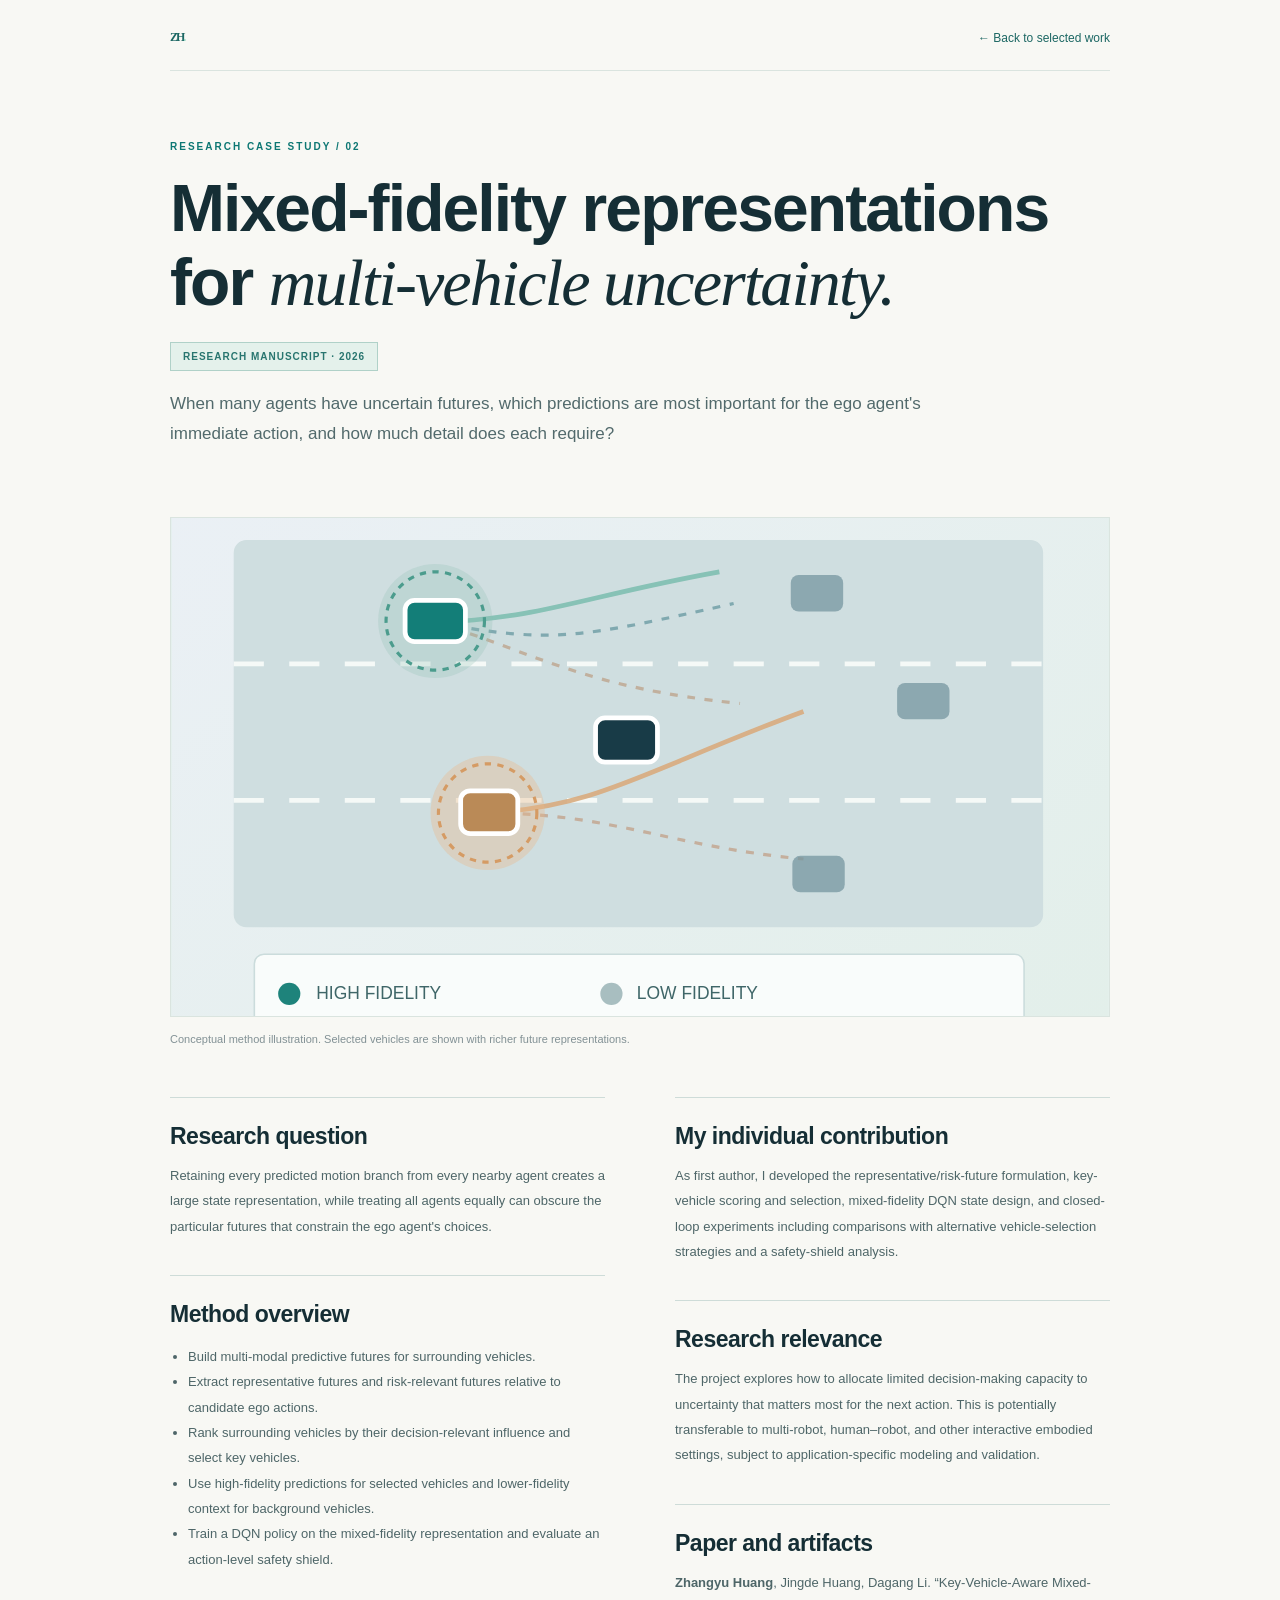
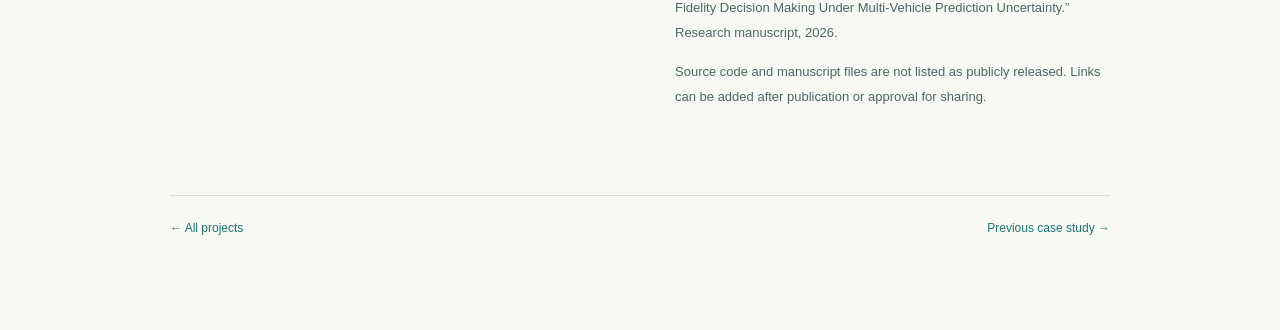
==== research/mixed-fidelity.html @ b9ebb8e2 "Add files via upload Initial academic website" ====
<!doctype html><html lang="en"><head><meta charset="utf-8"><meta name="viewport" content="width=device-width,initial-scale=1"><meta name="description" content="Case study: key-vehicle-aware mixed-fidelity decisions under multi-vehicle uncertainty, by Zhangyu Huang."><title>Mixed-Fidelity Decisions | Zhangyu Huang</title><link rel="icon" href="../assets/favicon.svg" type="image/svg+xml"><link rel="stylesheet" href="../assets/style.css"><link rel="stylesheet" href="../assets/case.css"></head>
<body class="case-page"><main class="case-wrap"><div class="case-nav"><a class="logotype" href="../index.html#top">ZH<span class="dot">.</span></a><a href="../index.html#work">← Back to selected work</a></div>
<header class="case-head"><span class="section-number">RESEARCH CASE STUDY / 02</span><h1>Mixed-fidelity representations for <em>multi-vehicle uncertainty.</em></h1><span class="case-badge">RESEARCH MANUSCRIPT · 2026</span><p class="case-abstract">When many agents have uncertain futures, which predictions are most important for the ego agent's immediate action, and how much detail does each require?</p></header>
<img class="case-figure" src="../assets/project-key.svg" alt="Conceptual mixed-fidelity illustration with key vehicles and background vehicles"><div class="case-figure-caption">Conceptual method illustration. Selected vehicles are shown with richer future representations.</div>
<div class="case-columns"><div><section class="case-section"><h2>Research question</h2><p>Retaining every predicted motion branch from every nearby agent creates a large state representation, while treating all agents equally can obscure the particular futures that constrain the ego agent's choices.</p></section><section class="case-section"><h2>Method overview</h2><ul><li>Build multi-modal predictive futures for surrounding vehicles.</li><li>Extract representative futures and risk-relevant futures relative to candidate ego actions.</li><li>Rank surrounding vehicles by their decision-relevant influence and select key vehicles.</li><li>Use high-fidelity predictions for selected vehicles and lower-fidelity context for background vehicles.</li><li>Train a DQN policy on the mixed-fidelity representation and evaluate an action-level safety shield.</li></ul></section></div><div><section class="case-section"><h2>My individual contribution</h2><p>As first author, I developed the representative/risk-future formulation, key-vehicle scoring and selection, mixed-fidelity DQN state design, and closed-loop experiments including comparisons with alternative vehicle-selection strategies and a safety-shield analysis.</p></section><section class="case-section"><h2>Research relevance</h2><p>The project explores how to allocate limited decision-making capacity to uncertainty that matters most for the next action. This is potentially transferable to multi-robot, human–robot, and other interactive embodied settings, subject to application-specific modeling and validation.</p></section><section class="case-section"><h2>Paper and artifacts</h2><p><strong>Zhangyu Huang</strong>, Jingde Huang, Dagang Li. “Key-Vehicle-Aware Mixed-Fidelity Decision Making Under Multi-Vehicle Prediction Uncertainty.” Research manuscript, 2026.</p><p>Source code and manuscript files are not listed as publicly released. Links can be added after publication or approval for sharing.</p></section></div></div>
<div class="case-footer"><a href="../index.html#work">← All projects</a><a href="style-aware-prediction.html">Previous case study →</a></div></main></body></html>
---- assets/style.css ----
:root{--ink:#152e35;--ink-soft:#425960;--muted:#75888b;--accent:#0d7773;--accent-light:#dcefeb;--line:#dbe2df;--paper:#f8f8f4;--white:#fff;--sidebar:#102f39;--sidebar-muted:#9cafb3;--max:1160px}
*{box-sizing:border-box}html{scroll-behavior:smooth}body{margin:0;background:var(--paper);color:var(--ink);font-family:Inter,"Avenir Next","Segoe UI",Arial,sans-serif;-webkit-font-smoothing:antialiased}a{color:inherit}a:focus-visible{outline:3px solid #dca968;outline-offset:5px}::selection{background:#c1e5dc;color:#122b33}
.site-grid{display:grid;grid-template-columns:250px minmax(0,1fr);min-height:100vh}.sidebar{height:100vh;position:sticky;top:0;display:flex;flex-direction:column;padding:35px 27px 28px;background:var(--sidebar);color:#f1f4f1}.logotype{font-family:Georgia,serif;font-weight:700;font-size:35px;letter-spacing:-2px;text-decoration:none;display:inline-block}.dot{color:#96dac6}.sidebar-eyebrow,.eyebrow,.section-number,.outlook-label{font-size:10px;font-weight:750;letter-spacing:2px}.sidebar-eyebrow{margin:49px 0 15px;color:#9db3b7}.sidebar-name{font-size:26px;letter-spacing:-.7px;line-height:1.12;font-weight:720}.sidebar-role{font-size:12px;line-height:1.65;color:#d0dddd;margin:14px 0}.sidebar-rule{height:1px;background:#47636a;margin:13px 0 19px}.sidebar-affiliation{font-size:12px;line-height:1.65;color:#b9c8c9;margin:0}.side-nav{margin-top:45px;display:grid;gap:5px}.side-nav a{display:flex;align-items:center;gap:17px;padding:10px 11px;border-radius:4px;color:#adc0c2;text-decoration:none;font-size:13px;transition:background .18s,color .18s}.side-nav a:hover,.side-nav a.active{background:#224650;color:#fff}.nav-index{font-family:ui-monospace,SFMono-Regular,Menlo,monospace;font-size:10px;color:#8db7b5}.sidebar-bottom{margin-top:auto}.availability{font-size:11px;color:#dce9e6;display:flex;gap:9px;align-items:center}.signal{display:block;flex-shrink:0;width:7px;height:7px;background:#7cccb1;border-radius:100%;box-shadow:0 0 0 4px #24534f}.small-note{display:block;margin-top:15px;font-size:10px;line-height:1.6;color:#8fa8ac}.content-pad{padding-left:clamp(38px,6vw,104px);padding-right:clamp(38px,6vw,104px)}main{min-width:0;max-width:1650px;width:100%;margin:auto}.mobile-header{display:none}
.hero{display:grid;grid-template-columns:minmax(0,1.17fr) minmax(320px,.93fr);gap:clamp(25px,4.5vw,75px);align-items:center;min-height:690px;padding-top:85px;padding-bottom:90px;border-bottom:1px solid var(--line)}.eyebrow{color:var(--accent);display:flex;gap:11px;align-items:center}.eyebrow-square{width:7px;height:7px;background:var(--accent);transform:rotate(45deg)}h1,h2,h3,p{margin-top:0}h1,h2{letter-spacing:-1.9px}h1{font-size:clamp(42px,4.3vw,77px);line-height:1.1;margin:25px 0 25px;font-weight:700}h1 em,h2 em{font-family:Georgia,serif;font-weight:400}.marked-word{position:relative;z-index:0}.marked-word:after{position:absolute;content:"";height:.17em;bottom:0;left:0;right:0;background:#badbd0;z-index:-1}.hero-lede{font-size:17px;line-height:1.6;max-width:510px;color:#223c41}.hero-description{font-size:14px;line-height:1.9;color:#60757a;max-width:510px}.hero-actions{margin-top:28px;display:flex;gap:23px;align-items:center;flex-wrap:wrap}.button{text-decoration:none;font-size:12px;font-weight:750;display:inline-flex;align-items:center;gap:21px}.button-primary{padding:16px 20px;color:#fff;background:var(--accent);transition:background .2s,transform .2s}.button-primary:hover{background:#135954;transform:translateY(-2px)}.button-link{color:#235e60;border-bottom:1px solid #9ebfbc;padding-bottom:8px}.button span{font-size:17px}.hero-graphic{align-self:center;max-width:475px}.graphic-index{display:flex;justify-content:space-between;font-size:10px;font-weight:720;letter-spacing:1.5px;color:#6c878a;margin-bottom:12px}.graphic-index span{padding:0 10px}.hero-graphic svg{width:100%;height:auto;display:block;box-shadow:0 15px 50px #12384514}.graphic-caption{font-size:10px;color:var(--muted);text-align:right;margin-top:10px}
.section{padding-top:89px;padding-bottom:90px;border-bottom:1px solid var(--line)}.section-heading{margin-bottom:29px}.section-number{display:inline-block;color:var(--accent);margin-bottom:16px}.section h2{font-size:clamp(35px,3.25vw,56px);font-weight:700;line-height:1.16;margin:0}.section-intro{color:var(--ink-soft);max-width:770px;font-size:15px;line-height:1.85;margin-bottom:35px}.pillars{display:grid;grid-template-columns:repeat(3,1fr);border:1px solid var(--line);background:#fff}.pillar{padding:29px 26px 27px;border-right:1px solid var(--line);min-height:265px;display:flex;flex-direction:column}.pillar:last-child{border-right:0}.pillar-number{display:flex;align-items:center;justify-content:space-between;color:var(--accent);font-size:12px;font-family:ui-monospace,monospace}.pillar-icon{font-size:24px;font-family:Georgia,serif;color:#94b1b3}.pillar h3{font-size:18px;line-height:1.3;letter-spacing:-.4px;margin:34px 0 13px}.pillar p{font-size:12px;line-height:1.85;color:#5b7074}.tiny-tag{margin-top:auto;color:#57908a;font-size:9px;letter-spacing:1.4px;font-weight:750}
.section-heading-split{display:flex;justify-content:space-between;align-items:end;gap:25px}.section-heading-split p{font-size:12px;color:var(--muted);line-height:1.8;max-width:255px;margin:0 0 5px}.project-card{display:grid;grid-template-columns:39% 61%;background:var(--white);border:1px solid var(--line);margin-top:22px;min-height:345px}.project-art{position:relative;background:#eaf0ee;overflow:hidden;min-height:340px}.project-art img{width:100%;height:100%;object-fit:cover;position:absolute;inset:0}.art-caption{position:absolute;bottom:15px;left:18px;font-size:9px;letter-spacing:1.2px;color:#355e65;background:#f5faf9dd;padding:9px 10px;font-weight:800}.project-content{padding:33px 38px 30px;display:flex;flex-direction:column}.project-meta{display:flex;justify-content:space-between;gap:10px;color:#36837d;font-size:9px;letter-spacing:1.5px;font-weight:800}.project-content h3{font-size:25px;letter-spacing:-.7px;line-height:1.25;margin:20px 0 13px;max-width:490px}.project-content>p:not(.contribution){font-size:13px;line-height:1.8;color:var(--ink-soft)}.project-keywords{display:flex;gap:6px;flex-wrap:wrap;margin:6px 0 18px}.project-keywords span,.toolkit span{font-size:10px;color:#50716f;border:1px solid #cddedb;padding:7px 9px;background:#f5faf8}.contribution{font-size:12px;line-height:1.7;color:#5b6e71;border-top:1px solid #e8eeec;padding-top:13px;margin-bottom:22px}.contribution b{color:#1f4147}.text-link{font-weight:800;text-decoration:none;color:var(--accent);font-size:12px;display:inline-block;margin-top:auto}.text-link span{margin-left:7px}.text-link:hover{text-decoration:underline}.work-note{display:flex;align-items:start;gap:13px;margin-top:20px;padding:18px 20px;border-left:2px solid #7caeaa;background:#eaf1ee}.work-note p{font-size:12px;line-height:1.7;color:#506b6d;margin:0}.note-symbol{width:19px;height:19px;display:grid;place-items:center;background:#d0e5de;color:#0b6b65;border-radius:50%;font-size:11px;font-family:Georgia,serif;font-style:italic;flex-shrink:0}
.publication{display:grid;grid-template-columns:80px 1fr;gap:30px;padding:27px 0;border-bottom:1px solid var(--line)}.publication:first-of-type{border-top:1px solid var(--line)}.pub-year{font-family:Georgia,serif;font-size:25px;color:#93abae}.pub-status{font-size:9px;color:#0e8379;letter-spacing:1.4px;font-weight:850}.pub-status-muted{color:#778e92}.pub-main h3{font-size:17px;line-height:1.5;letter-spacing:-.2px;max-width:740px;margin:9px 0 10px;font-weight:730}.pub-main p{font-size:12px;color:#6b7b7d;margin:0}.pub-main strong{color:#2c464a}.publication-note{font-size:11px;color:#829193;line-height:1.6;margin:16px 0 0}
.background-grid{display:grid;grid-template-columns:1.1fr .9fr;gap:9%;margin-top:45px}.subsection-title{font-size:13px;text-transform:uppercase;letter-spacing:1.7px;margin:0 0 25px}.timeline{border-top:1px solid var(--line)}.timeline-item{display:grid;grid-template-columns:72px 1fr;gap:14px;padding:24px 0;border-bottom:1px solid var(--line)}.timeline-year{font-size:10px;font-weight:800;color:#3f9187;padding-top:3px}.timeline-item strong{font-size:13px}.timeline-item p{font-size:12px;color:#77888b;margin:7px 0 0;line-height:1.6}.toolkit{display:flex;gap:9px;flex-wrap:wrap}.toolkit span{font-size:11px;padding:10px 12px}.background-note{font-size:12px;line-height:1.8;color:#6c7c80;margin-top:24px}
.section-outlook{background:#eaf0ec;padding-top:68px;padding-bottom:68px}.outlook-label{color:var(--accent);margin-bottom:19px}.section-outlook h2{font-size:clamp(32px,3.2vw,51px)}.section-outlook p{font-size:13px;color:#597073;max-width:740px;line-height:1.9;margin:22px 0 0}.section-contact{background:#153840;color:#f0f5f1;border:0;padding-top:85px;padding-bottom:89px}.section-contact .section-number{color:#9bcfbd}.section-contact p{font-size:14px;color:#b8cecf;max-width:545px;line-height:1.9;margin:25px 0}.contact-email{display:inline-flex;gap:15px;align-items:center;font-family:Georgia,serif;font-size:clamp(17px,2.15vw,31px);text-decoration:none;border-bottom:1px solid #87b2a8;padding-bottom:9px;overflow-wrap:anywhere}.contact-email:hover{color:#b9dfd1}.social-links{display:flex;gap:14px;flex-wrap:wrap;margin-top:24px}.social-links a{color:#b0d6d0;text-decoration:none;font-size:12px;border:1px solid #54767a;padding:9px 12px}.social-links a:hover{background:#26515a}.footer{display:flex;justify-content:space-between;gap:16px;flex-wrap:wrap;padding-top:23px;padding-bottom:28px;background:#102f39;color:#a9c0c0;font-size:10px}.footer a{text-decoration:none;color:#dcf1e6}
@media(max-width:1280px){.site-grid{grid-template-columns:220px minmax(0,1fr)}.sidebar{padding:32px 20px}.hero{grid-template-columns:minmax(0,1.1fr) minmax(285px,.9fr)}.content-pad{padding-left:45px;padding-right:45px}.project-content{padding:27px}}@media(max-width:1040px){.site-grid{grid-template-columns:200px minmax(0,1fr)}.hero{grid-template-columns:1fr;min-height:unset}.hero-graphic{max-width:460px;width:100%;margin-top:5px}.hero h1{font-size:60px}.pillars{grid-template-columns:1fr}.pillar{min-height:unset;border-bottom:1px solid var(--line);border-right:0}.pillar:last-child{border-bottom:0}.pillar h3{margin:12px 0}.tiny-tag{margin-top:10px}.project-card{grid-template-columns:1fr}.project-art{min-height:260px}.project-art img{object-fit:contain}.background-grid{gap:25px}}
@media(max-width:760px){.site-grid{display:block}.sidebar{display:none}.mobile-header{display:flex;position:sticky;z-index:20;top:0;justify-content:space-between;align-items:center;padding:13px 22px;background:#10313b;color:#fff;box-shadow:0 2px 10px #0001}.mobile-header .logotype{font-size:27px}.mobile-contact{font-size:12px;text-decoration:none}.content-pad{padding-left:24px;padding-right:24px}.hero{padding-top:65px;padding-bottom:60px;gap:27px}.hero h1{font-size:clamp(40px,10vw,60px);letter-spacing:-1.5px}.hero-lede{font-size:15px}.hero-description{font-size:13px}.section{padding-top:62px;padding-bottom:63px}.section h2{font-size:clamp(30px,8vw,45px)}.section-heading-split{align-items:start;display:block}.section-heading-split p{margin-top:15px}.project-content{padding:25px 23px}.project-content h3{font-size:23px}.publication{grid-template-columns:1fr;gap:5px}.pub-year{font-size:18px}.background-grid{grid-template-columns:1fr;gap:43px}.section-contact{padding-top:63px;padding-bottom:70px}.footer{padding-top:25px;padding-bottom:25px}.hero-graphic{max-width:440px;margin:0 auto}}@media(prefers-reduced-motion:reduce){html{scroll-behavior:auto}*{transition:none!important;animation:none!important}}

.contact-pending{font-family:Georgia,serif;font-style:italic;font-size:20px!important;color:#b8cecf!important} [hidden]{display:none!important}
---- assets/case.css ----
.case-page{background:#f8f8f4;min-height:100vh}.case-wrap{max-width:1030px;margin:0 auto;padding:30px 45px 95px}.case-nav{display:flex;align-items:center;justify-content:space-between;gap:18px;padding-bottom:25px;border-bottom:1px solid #dae4df}.case-nav>a{font-size:12px;text-decoration:none;color:#1c6763}.case-head{padding:65px 0 50px}.case-head .section-number{margin-bottom:20px}.case-head h1{font-size:clamp(41px,5.5vw,66px);max-width:960px;line-height:1.12;margin:0 0 22px}.case-abstract{font-size:17px;line-height:1.8;color:#526a6c;max-width:790px}.case-figure{max-height:500px;width:100%;object-fit:cover;background:#e4f0ed;border:1px solid #dae4df}.case-figure-caption{font-size:11px;color:#829195;margin:12px 0 52px}.case-columns{display:grid;grid-template-columns:1fr 1fr;gap:70px}.case-section{border-top:1px solid #cedcd8;padding-top:25px;margin:0 0 36px}.case-section h2{font-size:23px;letter-spacing:-.5px;margin:0 0 13px}.case-section p,.case-section li{font-size:13px;line-height:1.95;color:#4e6668}.case-section ul{padding-left:18px}.case-badge{display:inline-block;border:1px solid #b0d1c8;color:#28756f;background:#e4f1eb;font-weight:700;letter-spacing:1px;font-size:10px;padding:8px 12px;margin-bottom:18px}.case-footer{margin-top:50px;border-top:1px solid #d5e1dc;padding-top:25px;display:flex;justify-content:space-between;gap:12px;font-size:12px}.case-footer a{color:#1c7770;text-decoration:none}@media(max-width:700px){.case-wrap{padding:22px 24px 70px}.case-head{padding:40px 0 27px}.case-columns{grid-template-columns:1fr;gap:0}.case-abstract{font-size:15px}}
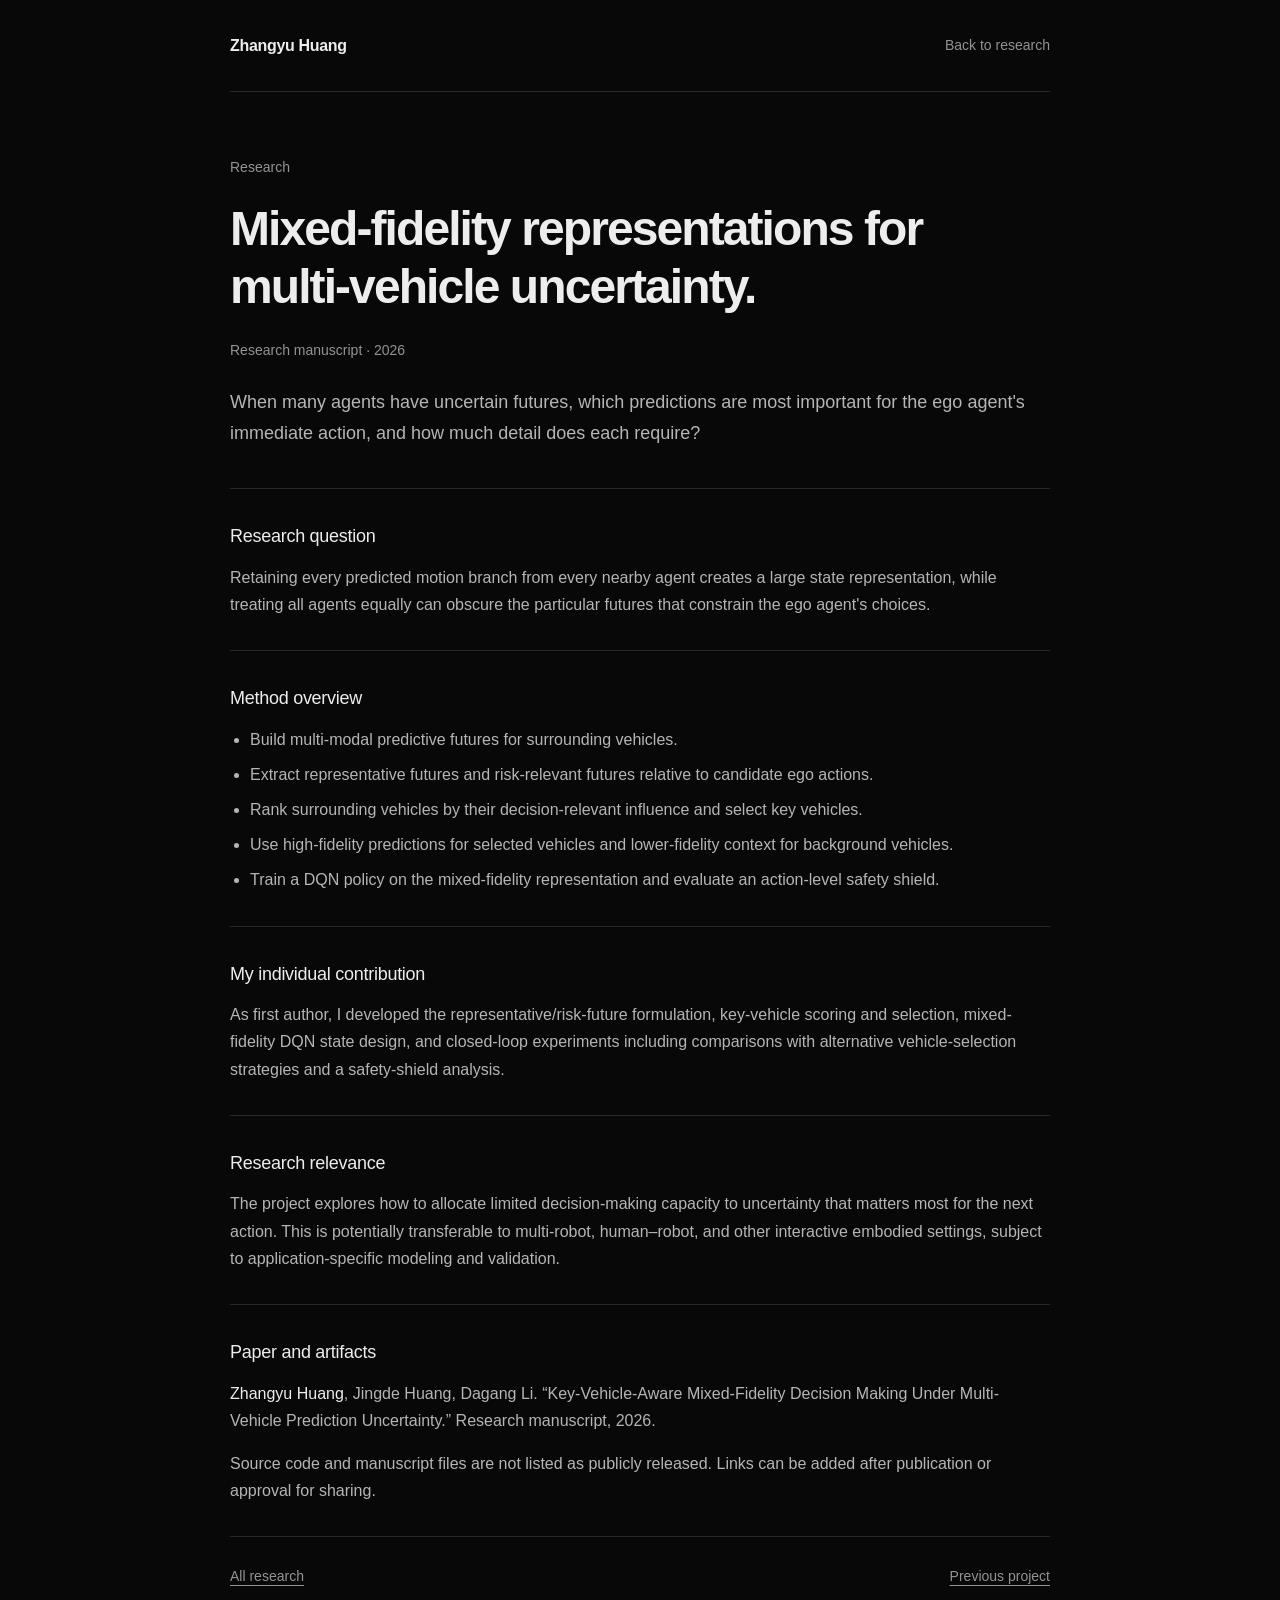
==== commit 9f944cd8: "Simplify personal website with a minimal black theme Replace the sidebar and decorative graphics wit" ====
--- a/research/mixed-fidelity.html
+++ b/research/mixed-fidelity.html
@@ -1,6 +1,5 @@
-<!doctype html><html lang="en"><head><meta charset="utf-8"><meta name="viewport" content="width=device-width,initial-scale=1"><meta name="description" content="Case study: key-vehicle-aware mixed-fidelity decisions under multi-vehicle uncertainty, by Zhangyu Huang."><title>Mixed-Fidelity Decisions | Zhangyu Huang</title><link rel="icon" href="../assets/favicon.svg" type="image/svg+xml"><link rel="stylesheet" href="../assets/style.css"><link rel="stylesheet" href="../assets/case.css"></head>
-<body class="case-page"><main class="case-wrap"><div class="case-nav"><a class="logotype" href="../index.html#top">ZH<span class="dot">.</span></a><a href="../index.html#work">← Back to selected work</a></div>
-<header class="case-head"><span class="section-number">RESEARCH CASE STUDY / 02</span><h1>Mixed-fidelity representations for <em>multi-vehicle uncertainty.</em></h1><span class="case-badge">RESEARCH MANUSCRIPT · 2026</span><p class="case-abstract">When many agents have uncertain futures, which predictions are most important for the ego agent's immediate action, and how much detail does each require?</p></header>
-<img class="case-figure" src="../assets/project-key.svg" alt="Conceptual mixed-fidelity illustration with key vehicles and background vehicles"><div class="case-figure-caption">Conceptual method illustration. Selected vehicles are shown with richer future representations.</div>
+<!doctype html><html lang="en"><head><meta charset="utf-8"><meta name="viewport" content="width=device-width,initial-scale=1"><meta name="color-scheme" content="dark"><meta name="description" content="Case study: key-vehicle-aware mixed-fidelity decisions under multi-vehicle uncertainty, by Zhangyu Huang."><title>Mixed-Fidelity Decisions | Zhangyu Huang</title><link rel="icon" href="../assets/favicon.svg" type="image/svg+xml"><link rel="stylesheet" href="../assets/style.css"><link rel="stylesheet" href="../assets/case.css"></head>
+<body class="case-page"><main class="case-wrap"><div class="case-nav"><a class="site-name" href="../index.html#top">Zhangyu Huang</a><a href="../index.html#research">Back to research</a></div>
+<header class="case-head"><p class="eyebrow">Research</p><h1>Mixed-fidelity representations for multi-vehicle uncertainty.</h1><span class="case-badge">Research manuscript · 2026</span><p class="case-abstract">When many agents have uncertain futures, which predictions are most important for the ego agent's immediate action, and how much detail does each require?</p></header>
 <div class="case-columns"><div><section class="case-section"><h2>Research question</h2><p>Retaining every predicted motion branch from every nearby agent creates a large state representation, while treating all agents equally can obscure the particular futures that constrain the ego agent's choices.</p></section><section class="case-section"><h2>Method overview</h2><ul><li>Build multi-modal predictive futures for surrounding vehicles.</li><li>Extract representative futures and risk-relevant futures relative to candidate ego actions.</li><li>Rank surrounding vehicles by their decision-relevant influence and select key vehicles.</li><li>Use high-fidelity predictions for selected vehicles and lower-fidelity context for background vehicles.</li><li>Train a DQN policy on the mixed-fidelity representation and evaluate an action-level safety shield.</li></ul></section></div><div><section class="case-section"><h2>My individual contribution</h2><p>As first author, I developed the representative/risk-future formulation, key-vehicle scoring and selection, mixed-fidelity DQN state design, and closed-loop experiments including comparisons with alternative vehicle-selection strategies and a safety-shield analysis.</p></section><section class="case-section"><h2>Research relevance</h2><p>The project explores how to allocate limited decision-making capacity to uncertainty that matters most for the next action. This is potentially transferable to multi-robot, human–robot, and other interactive embodied settings, subject to application-specific modeling and validation.</p></section><section class="case-section"><h2>Paper and artifacts</h2><p><strong>Zhangyu Huang</strong>, Jingde Huang, Dagang Li. “Key-Vehicle-Aware Mixed-Fidelity Decision Making Under Multi-Vehicle Prediction Uncertainty.” Research manuscript, 2026.</p><p>Source code and manuscript files are not listed as publicly released. Links can be added after publication or approval for sharing.</p></section></div></div>
-<div class="case-footer"><a href="../index.html#work">← All projects</a><a href="style-aware-prediction.html">Previous case study →</a></div></main></body></html>
+<div class="case-footer"><a href="../index.html#research">All research</a><a href="style-aware-prediction.html">Previous project</a></div></main></body></html>
--- a/assets/style.css
+++ b/assets/style.css
@@ -1,13 +1,83 @@
-:root{--ink:#152e35;--ink-soft:#425960;--muted:#75888b;--accent:#0d7773;--accent-light:#dcefeb;--line:#dbe2df;--paper:#f8f8f4;--white:#fff;--sidebar:#102f39;--sidebar-muted:#9cafb3;--max:1160px}
-*{box-sizing:border-box}html{scroll-behavior:smooth}body{margin:0;background:var(--paper);color:var(--ink);font-family:Inter,"Avenir Next","Segoe UI",Arial,sans-serif;-webkit-font-smoothing:antialiased}a{color:inherit}a:focus-visible{outline:3px solid #dca968;outline-offset:5px}::selection{background:#c1e5dc;color:#122b33}
-.site-grid{display:grid;grid-template-columns:250px minmax(0,1fr);min-height:100vh}.sidebar{height:100vh;position:sticky;top:0;display:flex;flex-direction:column;padding:35px 27px 28px;background:var(--sidebar);color:#f1f4f1}.logotype{font-family:Georgia,serif;font-weight:700;font-size:35px;letter-spacing:-2px;text-decoration:none;display:inline-block}.dot{color:#96dac6}.sidebar-eyebrow,.eyebrow,.section-number,.outlook-label{font-size:10px;font-weight:750;letter-spacing:2px}.sidebar-eyebrow{margin:49px 0 15px;color:#9db3b7}.sidebar-name{font-size:26px;letter-spacing:-.7px;line-height:1.12;font-weight:720}.sidebar-role{font-size:12px;line-height:1.65;color:#d0dddd;margin:14px 0}.sidebar-rule{height:1px;background:#47636a;margin:13px 0 19px}.sidebar-affiliation{font-size:12px;line-height:1.65;color:#b9c8c9;margin:0}.side-nav{margin-top:45px;display:grid;gap:5px}.side-nav a{display:flex;align-items:center;gap:17px;padding:10px 11px;border-radius:4px;color:#adc0c2;text-decoration:none;font-size:13px;transition:background .18s,color .18s}.side-nav a:hover,.side-nav a.active{background:#224650;color:#fff}.nav-index{font-family:ui-monospace,SFMono-Regular,Menlo,monospace;font-size:10px;color:#8db7b5}.sidebar-bottom{margin-top:auto}.availability{font-size:11px;color:#dce9e6;display:flex;gap:9px;align-items:center}.signal{display:block;flex-shrink:0;width:7px;height:7px;background:#7cccb1;border-radius:100%;box-shadow:0 0 0 4px #24534f}.small-note{display:block;margin-top:15px;font-size:10px;line-height:1.6;color:#8fa8ac}.content-pad{padding-left:clamp(38px,6vw,104px);padding-right:clamp(38px,6vw,104px)}main{min-width:0;max-width:1650px;width:100%;margin:auto}.mobile-header{display:none}
-.hero{display:grid;grid-template-columns:minmax(0,1.17fr) minmax(320px,.93fr);gap:clamp(25px,4.5vw,75px);align-items:center;min-height:690px;padding-top:85px;padding-bottom:90px;border-bottom:1px solid var(--line)}.eyebrow{color:var(--accent);display:flex;gap:11px;align-items:center}.eyebrow-square{width:7px;height:7px;background:var(--accent);transform:rotate(45deg)}h1,h2,h3,p{margin-top:0}h1,h2{letter-spacing:-1.9px}h1{font-size:clamp(42px,4.3vw,77px);line-height:1.1;margin:25px 0 25px;font-weight:700}h1 em,h2 em{font-family:Georgia,serif;font-weight:400}.marked-word{position:relative;z-index:0}.marked-word:after{position:absolute;content:"";height:.17em;bottom:0;left:0;right:0;background:#badbd0;z-index:-1}.hero-lede{font-size:17px;line-height:1.6;max-width:510px;color:#223c41}.hero-description{font-size:14px;line-height:1.9;color:#60757a;max-width:510px}.hero-actions{margin-top:28px;display:flex;gap:23px;align-items:center;flex-wrap:wrap}.button{text-decoration:none;font-size:12px;font-weight:750;display:inline-flex;align-items:center;gap:21px}.button-primary{padding:16px 20px;color:#fff;background:var(--accent);transition:background .2s,transform .2s}.button-primary:hover{background:#135954;transform:translateY(-2px)}.button-link{color:#235e60;border-bottom:1px solid #9ebfbc;padding-bottom:8px}.button span{font-size:17px}.hero-graphic{align-self:center;max-width:475px}.graphic-index{display:flex;justify-content:space-between;font-size:10px;font-weight:720;letter-spacing:1.5px;color:#6c878a;margin-bottom:12px}.graphic-index span{padding:0 10px}.hero-graphic svg{width:100%;height:auto;display:block;box-shadow:0 15px 50px #12384514}.graphic-caption{font-size:10px;color:var(--muted);text-align:right;margin-top:10px}
-.section{padding-top:89px;padding-bottom:90px;border-bottom:1px solid var(--line)}.section-heading{margin-bottom:29px}.section-number{display:inline-block;color:var(--accent);margin-bottom:16px}.section h2{font-size:clamp(35px,3.25vw,56px);font-weight:700;line-height:1.16;margin:0}.section-intro{color:var(--ink-soft);max-width:770px;font-size:15px;line-height:1.85;margin-bottom:35px}.pillars{display:grid;grid-template-columns:repeat(3,1fr);border:1px solid var(--line);background:#fff}.pillar{padding:29px 26px 27px;border-right:1px solid var(--line);min-height:265px;display:flex;flex-direction:column}.pillar:last-child{border-right:0}.pillar-number{display:flex;align-items:center;justify-content:space-between;color:var(--accent);font-size:12px;font-family:ui-monospace,monospace}.pillar-icon{font-size:24px;font-family:Georgia,serif;color:#94b1b3}.pillar h3{font-size:18px;line-height:1.3;letter-spacing:-.4px;margin:34px 0 13px}.pillar p{font-size:12px;line-height:1.85;color:#5b7074}.tiny-tag{margin-top:auto;color:#57908a;font-size:9px;letter-spacing:1.4px;font-weight:750}
-.section-heading-split{display:flex;justify-content:space-between;align-items:end;gap:25px}.section-heading-split p{font-size:12px;color:var(--muted);line-height:1.8;max-width:255px;margin:0 0 5px}.project-card{display:grid;grid-template-columns:39% 61%;background:var(--white);border:1px solid var(--line);margin-top:22px;min-height:345px}.project-art{position:relative;background:#eaf0ee;overflow:hidden;min-height:340px}.project-art img{width:100%;height:100%;object-fit:cover;position:absolute;inset:0}.art-caption{position:absolute;bottom:15px;left:18px;font-size:9px;letter-spacing:1.2px;color:#355e65;background:#f5faf9dd;padding:9px 10px;font-weight:800}.project-content{padding:33px 38px 30px;display:flex;flex-direction:column}.project-meta{display:flex;justify-content:space-between;gap:10px;color:#36837d;font-size:9px;letter-spacing:1.5px;font-weight:800}.project-content h3{font-size:25px;letter-spacing:-.7px;line-height:1.25;margin:20px 0 13px;max-width:490px}.project-content>p:not(.contribution){font-size:13px;line-height:1.8;color:var(--ink-soft)}.project-keywords{display:flex;gap:6px;flex-wrap:wrap;margin:6px 0 18px}.project-keywords span,.toolkit span{font-size:10px;color:#50716f;border:1px solid #cddedb;padding:7px 9px;background:#f5faf8}.contribution{font-size:12px;line-height:1.7;color:#5b6e71;border-top:1px solid #e8eeec;padding-top:13px;margin-bottom:22px}.contribution b{color:#1f4147}.text-link{font-weight:800;text-decoration:none;color:var(--accent);font-size:12px;display:inline-block;margin-top:auto}.text-link span{margin-left:7px}.text-link:hover{text-decoration:underline}.work-note{display:flex;align-items:start;gap:13px;margin-top:20px;padding:18px 20px;border-left:2px solid #7caeaa;background:#eaf1ee}.work-note p{font-size:12px;line-height:1.7;color:#506b6d;margin:0}.note-symbol{width:19px;height:19px;display:grid;place-items:center;background:#d0e5de;color:#0b6b65;border-radius:50%;font-size:11px;font-family:Georgia,serif;font-style:italic;flex-shrink:0}
-.publication{display:grid;grid-template-columns:80px 1fr;gap:30px;padding:27px 0;border-bottom:1px solid var(--line)}.publication:first-of-type{border-top:1px solid var(--line)}.pub-year{font-family:Georgia,serif;font-size:25px;color:#93abae}.pub-status{font-size:9px;color:#0e8379;letter-spacing:1.4px;font-weight:850}.pub-status-muted{color:#778e92}.pub-main h3{font-size:17px;line-height:1.5;letter-spacing:-.2px;max-width:740px;margin:9px 0 10px;font-weight:730}.pub-main p{font-size:12px;color:#6b7b7d;margin:0}.pub-main strong{color:#2c464a}.publication-note{font-size:11px;color:#829193;line-height:1.6;margin:16px 0 0}
-.background-grid{display:grid;grid-template-columns:1.1fr .9fr;gap:9%;margin-top:45px}.subsection-title{font-size:13px;text-transform:uppercase;letter-spacing:1.7px;margin:0 0 25px}.timeline{border-top:1px solid var(--line)}.timeline-item{display:grid;grid-template-columns:72px 1fr;gap:14px;padding:24px 0;border-bottom:1px solid var(--line)}.timeline-year{font-size:10px;font-weight:800;color:#3f9187;padding-top:3px}.timeline-item strong{font-size:13px}.timeline-item p{font-size:12px;color:#77888b;margin:7px 0 0;line-height:1.6}.toolkit{display:flex;gap:9px;flex-wrap:wrap}.toolkit span{font-size:11px;padding:10px 12px}.background-note{font-size:12px;line-height:1.8;color:#6c7c80;margin-top:24px}
-.section-outlook{background:#eaf0ec;padding-top:68px;padding-bottom:68px}.outlook-label{color:var(--accent);margin-bottom:19px}.section-outlook h2{font-size:clamp(32px,3.2vw,51px)}.section-outlook p{font-size:13px;color:#597073;max-width:740px;line-height:1.9;margin:22px 0 0}.section-contact{background:#153840;color:#f0f5f1;border:0;padding-top:85px;padding-bottom:89px}.section-contact .section-number{color:#9bcfbd}.section-contact p{font-size:14px;color:#b8cecf;max-width:545px;line-height:1.9;margin:25px 0}.contact-email{display:inline-flex;gap:15px;align-items:center;font-family:Georgia,serif;font-size:clamp(17px,2.15vw,31px);text-decoration:none;border-bottom:1px solid #87b2a8;padding-bottom:9px;overflow-wrap:anywhere}.contact-email:hover{color:#b9dfd1}.social-links{display:flex;gap:14px;flex-wrap:wrap;margin-top:24px}.social-links a{color:#b0d6d0;text-decoration:none;font-size:12px;border:1px solid #54767a;padding:9px 12px}.social-links a:hover{background:#26515a}.footer{display:flex;justify-content:space-between;gap:16px;flex-wrap:wrap;padding-top:23px;padding-bottom:28px;background:#102f39;color:#a9c0c0;font-size:10px}.footer a{text-decoration:none;color:#dcf1e6}
-@media(max-width:1280px){.site-grid{grid-template-columns:220px minmax(0,1fr)}.sidebar{padding:32px 20px}.hero{grid-template-columns:minmax(0,1.1fr) minmax(285px,.9fr)}.content-pad{padding-left:45px;padding-right:45px}.project-content{padding:27px}}@media(max-width:1040px){.site-grid{grid-template-columns:200px minmax(0,1fr)}.hero{grid-template-columns:1fr;min-height:unset}.hero-graphic{max-width:460px;width:100%;margin-top:5px}.hero h1{font-size:60px}.pillars{grid-template-columns:1fr}.pillar{min-height:unset;border-bottom:1px solid var(--line);border-right:0}.pillar:last-child{border-bottom:0}.pillar h3{margin:12px 0}.tiny-tag{margin-top:10px}.project-card{grid-template-columns:1fr}.project-art{min-height:260px}.project-art img{object-fit:contain}.background-grid{gap:25px}}
-@media(max-width:760px){.site-grid{display:block}.sidebar{display:none}.mobile-header{display:flex;position:sticky;z-index:20;top:0;justify-content:space-between;align-items:center;padding:13px 22px;background:#10313b;color:#fff;box-shadow:0 2px 10px #0001}.mobile-header .logotype{font-size:27px}.mobile-contact{font-size:12px;text-decoration:none}.content-pad{padding-left:24px;padding-right:24px}.hero{padding-top:65px;padding-bottom:60px;gap:27px}.hero h1{font-size:clamp(40px,10vw,60px);letter-spacing:-1.5px}.hero-lede{font-size:15px}.hero-description{font-size:13px}.section{padding-top:62px;padding-bottom:63px}.section h2{font-size:clamp(30px,8vw,45px)}.section-heading-split{align-items:start;display:block}.section-heading-split p{margin-top:15px}.project-content{padding:25px 23px}.project-content h3{font-size:23px}.publication{grid-template-columns:1fr;gap:5px}.pub-year{font-size:18px}.background-grid{grid-template-columns:1fr;gap:43px}.section-contact{padding-top:63px;padding-bottom:70px}.footer{padding-top:25px;padding-bottom:25px}.hero-graphic{max-width:440px;margin:0 auto}}@media(prefers-reduced-motion:reduce){html{scroll-behavior:auto}*{transition:none!important;animation:none!important}}
-
-.contact-pending{font-family:Georgia,serif;font-style:italic;font-size:20px!important;color:#b8cecf!important} [hidden]{display:none!important}
+:root {
+  color-scheme: dark;
+  --background: #080808;
+  --text: #ededed;
+  --body: #b5b5b5;
+  --muted: #939393;
+  --line: #282828;
+  font-family: -apple-system, BlinkMacSystemFont, "Segoe UI", Helvetica, Arial, sans-serif;
+  font-synthesis: none;
+  -webkit-font-smoothing: antialiased;
+}
+* { box-sizing: border-box; }
+html { scroll-padding-top: 2rem; }
+body { margin: 0; background: var(--background); color: var(--text); font-size: 1rem; line-height: 1.7; }
+a { color: inherit; text-underline-offset: .25em; text-decoration-thickness: 1px; }
+a:hover { color: #fff; text-decoration: underline; }
+a:focus-visible { outline: 2px solid #ededed; outline-offset: 5px; }
+::selection { color: #080808; background: #ededed; }
+p, h1, h2, h3 { margin: 0; }
+[hidden] { display: none !important; }
+.page { width: min(100% - 4rem, 920px); margin: 0 auto; }
+.skip-link { position: absolute; top: -8rem; left: 1rem; padding: .5rem 1rem; background: var(--text); color: var(--background); z-index: 10; }
+.skip-link:focus { top: 1rem; color: var(--background); }
+.site-header { display: flex; align-items: center; justify-content: space-between; gap: 2rem; padding: 2rem 0; border-bottom: 1px solid var(--line); }
+.site-name { font-size: 1rem; font-weight: 600; letter-spacing: -.02em; text-decoration: none; white-space: nowrap; }
+.site-header nav { display: flex; gap: 1.5rem; flex-wrap: wrap; }
+.site-header nav a { font-size: .875rem; text-decoration: none; color: var(--muted); }
+.site-header nav a:hover { color: var(--text); }
+.intro { padding: 5.75rem 0 4.75rem; }
+.eyebrow { font-size: .875rem; color: var(--muted); margin-bottom: 1rem; }
+h1 { font-size: clamp(2.5rem, 5.3vw, 3.75rem); line-height: 1.12; font-weight: 600; letter-spacing: -.055em; }
+.affiliation { color: var(--body); margin-top: 1.25rem; font-size: 1.0625rem; }
+.bio { max-width: 720px; margin-top: 2rem; color: var(--body); }
+.bio p + p { margin-top: 1rem; }
+.profile-links, .contact-links { display: flex; flex-wrap: wrap; gap: 1.25rem; }
+.profile-links { margin-top: 1.75rem; }
+.profile-links a, .contact-links a { font-size: .9375rem; }
+.content-section { border-top: 1px solid var(--line); display: grid; grid-template-columns: 155px minmax(0, 1fr); gap: 2rem; padding: 2.75rem 0 3rem; }
+h2 { font-size: 1rem; font-weight: 500; letter-spacing: -.015em; line-height: 1.7; }
+h3 { font-size: 1.0625rem; line-height: 1.55; font-weight: 500; letter-spacing: -.015em; }
+h3 a { text-decoration: none; }
+.section-body { min-width: 0; }
+.section-body p { color: var(--body); }
+.section-intro { margin-bottom: 1.75rem; }
+.research-item + .research-item { margin-top: 1.75rem; }
+.research-item p { margin-top: .5rem; }
+.detail-link { display: inline-block; margin-top: .5rem; font-size: .875rem; color: var(--muted); }
+.publication + .publication { margin-top: 2rem; }
+.publication-meta { font-size: .875rem; margin-bottom: .5rem; color: var(--muted) !important; }
+.authors { font-size: .9375rem; margin-top: .625rem; }
+.authors strong { color: #d5d5d5; font-weight: 500; }
+.venue { font-size: .9375rem; font-style: italic; margin-top: .125rem; }
+.education-item { display: flex; justify-content: space-between; gap: 1.5rem; }
+.education-item + .education-item { margin-top: 1.5rem; }
+.education-item h3 { font-size: 1rem; }
+.education-item p { margin-top: .25rem; font-size: .9375rem; }
+.education-year { flex-shrink: 0; color: var(--muted); font-size: .875rem; padding-top: .125rem; }
+.contact-links { margin-top: .75rem; overflow-wrap: anywhere; }
+.site-footer { display: flex; justify-content: space-between; gap: 1rem; border-top: 1px solid var(--line); color: var(--muted); padding: 1.75rem 0 2.5rem; font-size: .875rem; }
+.site-footer a { text-decoration: none; }
+@media (max-width: 700px) {
+  .page { width: calc(100% - 3rem); }
+  .site-header { align-items: flex-start; flex-direction: column; gap: 1rem; padding: 1.5rem 0; }
+  .site-header nav { gap: .5rem 1.25rem; }
+  .intro { padding: 3.5rem 0; }
+  .affiliation { max-width: 25rem; }
+  .content-section { grid-template-columns: 1fr; gap: 1.25rem; padding: 2rem 0 2.5rem; }
+  h2 { color: var(--muted); }
+  .education-item { gap: 1rem; }
+}
+@media (max-width: 380px) {
+  .page { width: calc(100% - 2rem); }
+  .education-item { flex-direction: column; gap: .125rem; }
+  .site-footer { flex-wrap: wrap; }
+}
+@media print {
+  :root { --background: #fff; --text: #111; --body: #333; --muted: #555; --line: #ccc; color-scheme: light; }
+  .page { width: 100%; }
+  .site-header, .profile-links, .site-footer { display: none; }
+  .intro { padding: 0 0 2rem; }
+  .content-section { padding: 1.5rem 0; break-inside: avoid; }
+  .authors strong { color: #111; }
+}
--- a/assets/case.css
+++ b/assets/case.css
@@ -1 +1,24 @@
-.case-page{background:#f8f8f4;min-height:100vh}.case-wrap{max-width:1030px;margin:0 auto;padding:30px 45px 95px}.case-nav{display:flex;align-items:center;justify-content:space-between;gap:18px;padding-bottom:25px;border-bottom:1px solid #dae4df}.case-nav>a{font-size:12px;text-decoration:none;color:#1c6763}.case-head{padding:65px 0 50px}.case-head .section-number{margin-bottom:20px}.case-head h1{font-size:clamp(41px,5.5vw,66px);max-width:960px;line-height:1.12;margin:0 0 22px}.case-abstract{font-size:17px;line-height:1.8;color:#526a6c;max-width:790px}.case-figure{max-height:500px;width:100%;object-fit:cover;background:#e4f0ed;border:1px solid #dae4df}.case-figure-caption{font-size:11px;color:#829195;margin:12px 0 52px}.case-columns{display:grid;grid-template-columns:1fr 1fr;gap:70px}.case-section{border-top:1px solid #cedcd8;padding-top:25px;margin:0 0 36px}.case-section h2{font-size:23px;letter-spacing:-.5px;margin:0 0 13px}.case-section p,.case-section li{font-size:13px;line-height:1.95;color:#4e6668}.case-section ul{padding-left:18px}.case-badge{display:inline-block;border:1px solid #b0d1c8;color:#28756f;background:#e4f1eb;font-weight:700;letter-spacing:1px;font-size:10px;padding:8px 12px;margin-bottom:18px}.case-footer{margin-top:50px;border-top:1px solid #d5e1dc;padding-top:25px;display:flex;justify-content:space-between;gap:12px;font-size:12px}.case-footer a{color:#1c7770;text-decoration:none}@media(max-width:700px){.case-wrap{padding:22px 24px 70px}.case-head{padding:40px 0 27px}.case-columns{grid-template-columns:1fr;gap:0}.case-abstract{font-size:15px}}
+.case-wrap { width: min(100% - 4rem, 820px); margin: 0 auto; padding-bottom: 3rem; }
+.case-nav { display: flex; align-items: center; justify-content: space-between; gap: 1.5rem; padding: 2rem 0; border-bottom: 1px solid var(--line); }
+.case-nav a { text-decoration: none; font-size: .875rem; color: var(--muted); }
+.case-nav .site-name { font-size: 1rem; color: var(--text); }
+.case-head { padding: 4rem 0 2.5rem; }
+.case-head .eyebrow { margin-bottom: 1.25rem; }
+.case-head h1 { font-size: clamp(2rem, 4.5vw, 3rem); letter-spacing: -.04em; line-height: 1.2; }
+.case-badge { display: block; color: var(--muted); font-size: .875rem; margin: 1.5rem 0; }
+.case-abstract { font-size: 1.125rem; color: var(--body); }
+.case-section { padding: 2rem 0; border-top: 1px solid var(--line); }
+.case-section h2 { font-size: 1.125rem; color: var(--text); margin-bottom: .75rem; }
+.case-section p, .case-section li { color: var(--body); }
+.case-section p + p { margin-top: 1rem; }
+.case-section ul { margin: 0; padding-left: 1.25rem; }
+.case-section li + li { margin-top: .5rem; }
+.case-section strong { color: var(--text); font-weight: 500; }
+.case-footer { border-top: 1px solid var(--line); padding-top: 1.75rem; display: flex; justify-content: space-between; gap: 1.5rem; font-size: .875rem; color: var(--muted); }
+@media (max-width: 700px) {
+  .case-wrap { width: calc(100% - 3rem); }
+  .case-head { padding: 2.5rem 0 2rem; }
+  .case-nav { flex-wrap: wrap; gap: .75rem; }
+}
+@media (max-width: 380px) { .case-wrap { width: calc(100% - 2rem); } .case-footer { flex-direction: column; gap: .75rem; } }
+@media print { .case-nav, .case-footer { display: none; } .case-wrap { width: 100%; } .case-head { padding-top: 0; } }
